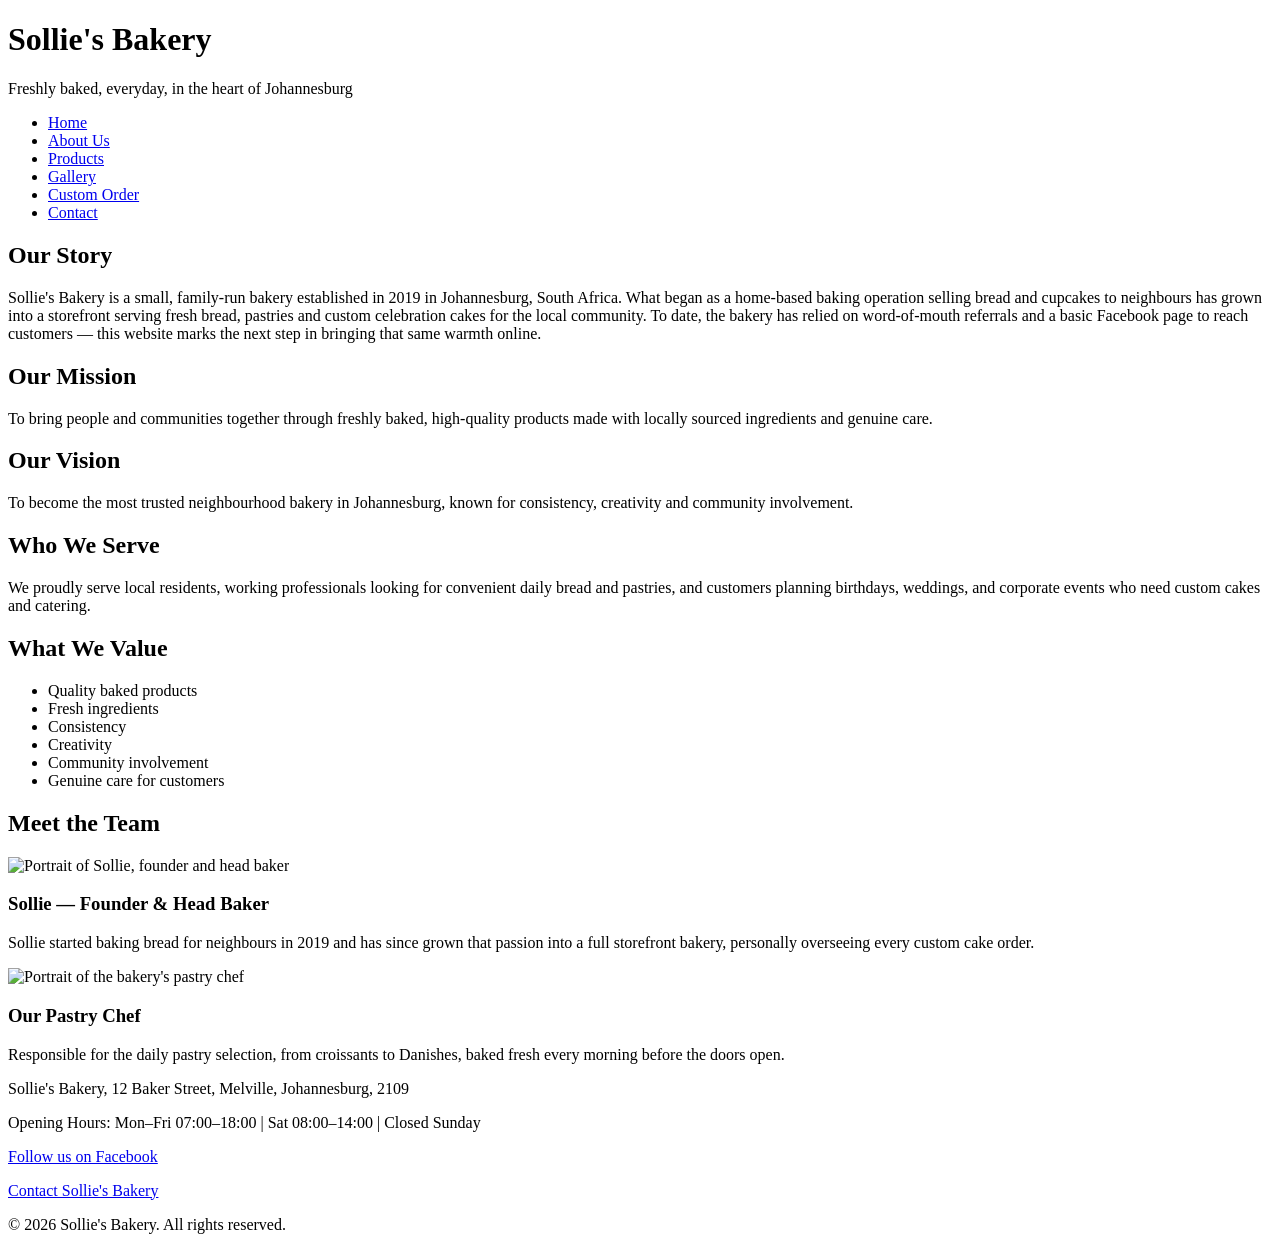
==== about.html @ f0550173 "gallery linking to stylesheet" ====
<!DOCTYPE html>
<html lang="en">
<head>
    <meta charset="UTF-8">
    <meta name="viewport" content="width=device-width, initial-scale=1.0">
    <title>About Us | Sollie's Bakery</title>
    
    <!-- Google Fonts Import -->
    <link rel="preconnect" href="https://fonts.googleapis.com">
    <link rel="preconnect" href="https://fonts.gstatic.com" crossorigin>
    <link href="https://fonts.googleapis.com/css2?family=Playfair+Display:wght@600;700&family=Poppins:wght@400;500;600&display=swap" rel="stylesheet">
    
    <!-- External Stylesheet -->
    <link rel="stylesheet" href="css/style.css">
</head>
<body>
    <!-- Site Header -->
    <header>
        <h1>Sollie's Bakery</h1>
        <p>Freshly baked, everyday, in the heart of Johannesburg</p>
        <nav>
            <ul>
                <li><a href="index.html">Home</a></li>
                <li><a href="about.html" class="active">About Us</a></li>
                <li><a href="products.html">Products</a></li>
                <li><a href="gallery.html">Gallery</a></li>
                <li><a href="enquiry.html">Custom Order</a></li>
                <li><a href="contact.html">Contact</a></li>
            </ul>
        </nav>
    </header>

    <main>
        <!-- Bakery History -->
        <section id="history">
            <h2>Our Story</h2>
            <p>Sollie's Bakery is a small, family-run bakery established in 2019 in Johannesburg, South Africa. What began as a home-based baking operation selling bread and cupcakes to neighbours has grown into a storefront serving fresh bread, pastries and custom celebration cakes for the local community. To date, the bakery has relied on word-of-mouth referrals and a basic Facebook page to reach customers &mdash; this website marks the next step in bringing that same warmth online.</p>
        </section>

        <!-- Mission and Vision Statements -->
        <section id="mission-vision">
            <article class="mission-card">
                <h2>Our Mission</h2>
                <p>To bring people and communities together through freshly baked, high-quality products made with locally sourced ingredients and genuine care.</p>
            </article>

            <article class="mission-card">
                <h2>Our Vision</h2>
                <p>To become the most trusted neighbourhood bakery in Johannesburg, known for consistency, creativity and community involvement.</p>
            </article>
        </section>

        <!-- Target Audience Section -->
        <section id="who-we-serve">
            <h2>Who We Serve</h2>
            <p>We proudly serve local residents, working professionals looking for convenient daily bread and pastries, and customers planning birthdays, weddings, and corporate events who need custom cakes and catering.</p>
        </section>

        <!-- Core Values Section -->
        <section id="what-we-value">
            <h2>What We Value</h2>
            <ul>
                <li>Quality baked products</li>
                <li>Fresh ingredients</li>
                <li>Consistency</li>
                <li>Creativity</li>
                <li>Community involvement</li>
                <li>Genuine care for customers</li>
            </ul>
        </section>

        <!-- Team Section -->
        <section id="team">
            <h2>Meet the Team</h2>
            <article class="team-member">
                <img src="images/team-sollie.jpg" alt="Portrait of Sollie, founder and head baker" width="300" height="300">
                <h3>Sollie &mdash; Founder &amp; Head Baker</h3>
                <p>Sollie started baking bread for neighbours in 2019 and has since grown that passion into a full storefront bakery, personally overseeing every custom cake order.</p>
            </article>

            <article class="team-member">
                <img src="images/team-pastry-chef.jpg" alt="Portrait of the bakery's pastry chef" width="300" height="300">
                <h3>Our Pastry Chef</h3>
                <p>Responsible for the daily pastry selection, from croissants to Danishes, baked fresh every morning before the doors open.</p>
            </article>
        </section>
    </main>

    <!-- Site Footer -->
    <footer>
        <p>Sollie's Bakery, 12 Baker Street, Melville, Johannesburg, 2109</p>
        <p>Opening Hours: Mon&ndash;Fri 07:00&ndash;18:00 | Sat 08:00&ndash;14:00 | Closed Sunday</p>
        <p><a href="https://www.facebook.com/" target="_blank" rel="noopener">Follow us on Facebook</a></p>
        <p><a href="contact.html">Contact Sollie's Bakery</a></p>
        <p>&copy; 2026 Sollie's Bakery. All rights reserved.</p>
    </footer>
</body>
</html>
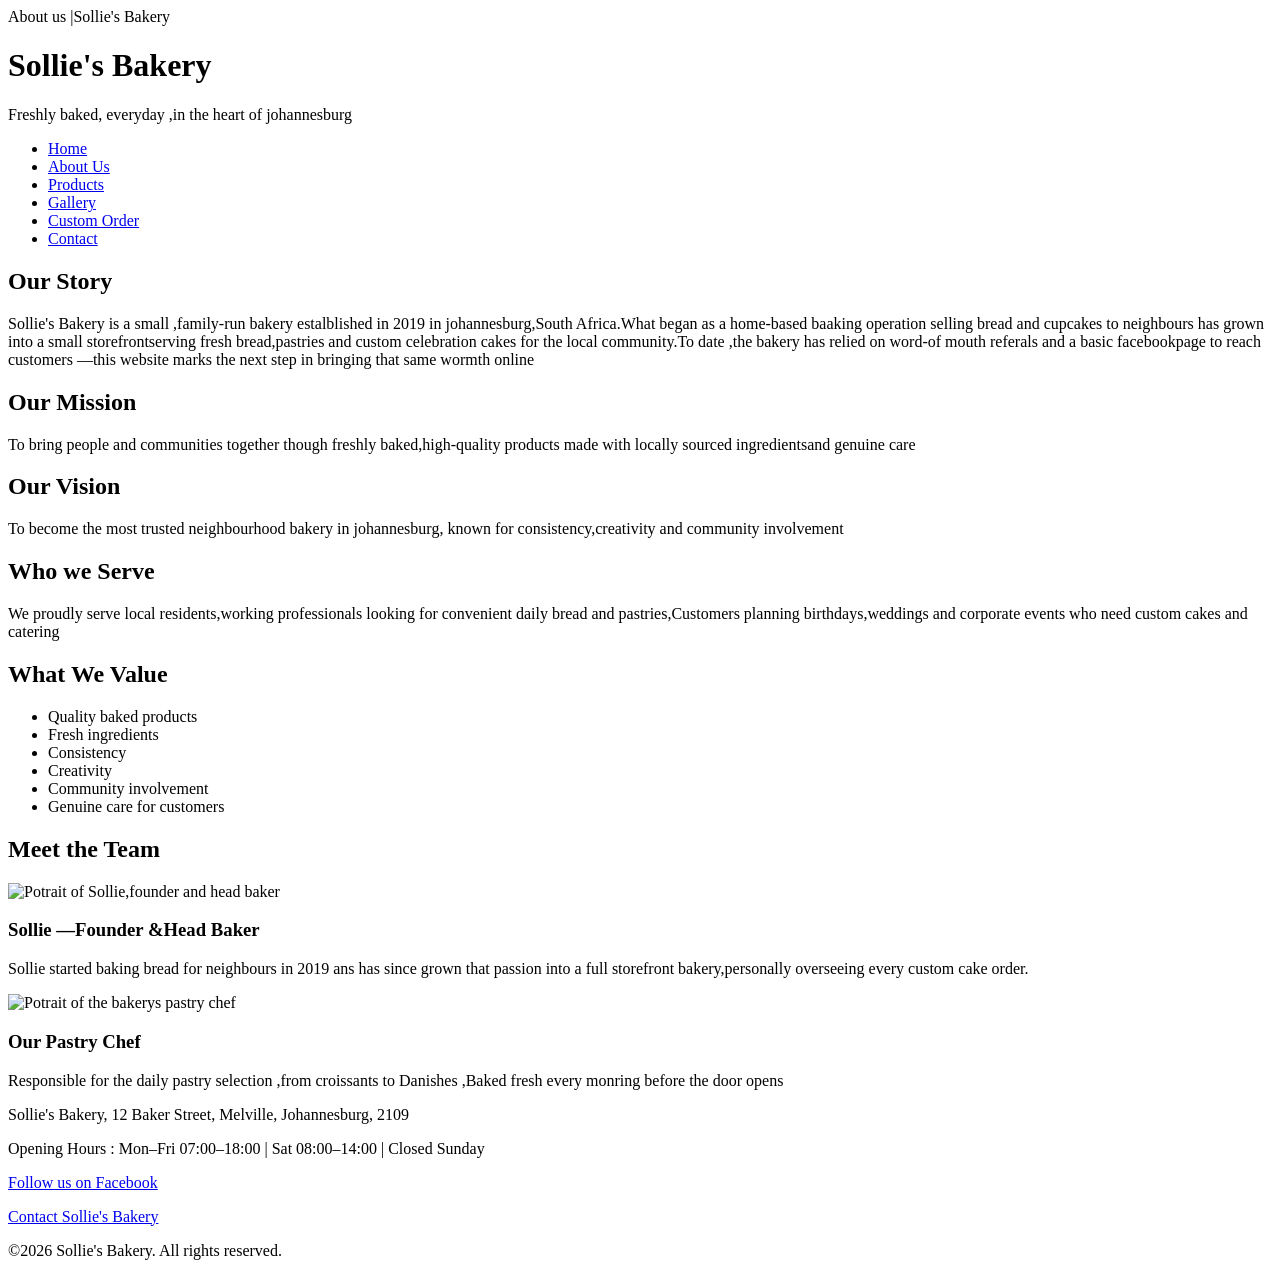
==== commit e4f7eba2: "about reverting to the old code" ====
--- a/about.html
+++ b/about.html
@@ -3,25 +3,17 @@
 <head>
     <meta charset="UTF-8">
     <meta name="viewport" content="width=device-width, initial-scale=1.0">
-    <title>About Us | Sollie's Bakery</title>
-    
-    <!-- Google Fonts Import -->
-    <link rel="preconnect" href="https://fonts.googleapis.com">
-    <link rel="preconnect" href="https://fonts.gstatic.com" crossorigin>
-    <link href="https://fonts.googleapis.com/css2?family=Playfair+Display:wght@600;700&family=Poppins:wght@400;500;600&display=swap" rel="stylesheet">
-    
-    <!-- External Stylesheet -->
+    <tittle>About us |Sollie's Bakery</tittle>
     <link rel="stylesheet" href="css/style.css">
 </head>
 <body>
-    <!-- Site Header -->
     <header>
         <h1>Sollie's Bakery</h1>
-        <p>Freshly baked, everyday, in the heart of Johannesburg</p>
+        <p>Freshly baked, everyday ,in the heart of johannesburg</p>
         <nav>
             <ul>
                 <li><a href="index.html">Home</a></li>
-                <li><a href="about.html" class="active">About Us</a></li>
+                <li><a href="about.html">About Us</a></li>
                 <li><a href="products.html">Products</a></li>
                 <li><a href="gallery.html">Gallery</a></li>
                 <li><a href="enquiry.html">Custom Order</a></li>
@@ -29,35 +21,26 @@
             </ul>
         </nav>
     </header>
-
+    <!-- Bakery history-->
     <main>
-        <!-- Bakery History -->
         <section id="history">
             <h2>Our Story</h2>
-            <p>Sollie's Bakery is a small, family-run bakery established in 2019 in Johannesburg, South Africa. What began as a home-based baking operation selling bread and cupcakes to neighbours has grown into a storefront serving fresh bread, pastries and custom celebration cakes for the local community. To date, the bakery has relied on word-of-mouth referrals and a basic Facebook page to reach customers &mdash; this website marks the next step in bringing that same warmth online.</p>
+            <p>Sollie's Bakery is a small ,family-run bakery estalblished in 2019 in johannesburg,South Africa.What began as a home-based baaking operation selling bread and cupcakes to neighbours has grown into a small storefrontserving fresh bread,pastries and custom celebration cakes for the local community.To date ,the bakery has relied on word-of mouth referals and a basic facebookpage to reach customers &mdash;this website marks the next step in bringing that same wormth online</p>
         </section>
-
-        <!-- Mission and Vision Statements -->
+        <!-- Mission and vision statements-->
         <section id="mission-vision">
-            <article class="mission-card">
-                <h2>Our Mission</h2>
-                <p>To bring people and communities together through freshly baked, high-quality products made with locally sourced ingredients and genuine care.</p>
-            </article>
-
-            <article class="mission-card">
-                <h2>Our Vision</h2>
-                <p>To become the most trusted neighbourhood bakery in Johannesburg, known for consistency, creativity and community involvement.</p>
-            </article>
+            <h2>Our Mission</h2>
+            <p>To bring people and communities together though freshly baked,high-quality products made with locally sourced ingredientsand genuine care</p>
+            <h2>Our Vision</h2>
+            <p>To become the most trusted neighbourhood bakery in johannesburg, known for consistency,creativity and community involvement</p>
         </section>
-
-        <!-- Target Audience Section -->
-        <section id="who-we-serve">
-            <h2>Who We Serve</h2>
-            <p>We proudly serve local residents, working professionals looking for convenient daily bread and pastries, and customers planning birthdays, weddings, and corporate events who need custom cakes and catering.</p>
+        <!-- Target audience, useful context for the visitor -->
+        <section id="Who-we-serve">
+            <h2>Who we Serve</h2>
+            <p>We proudly serve local residents,working professionals looking for convenient daily bread and pastries,Customers planning birthdays,weddings and corporate events who need custom cakes and catering</p>
         </section>
-
-        <!-- Core Values Section -->
-        <section id="what-we-value">
+        <!-- Core values,supporting the mission.vision above -->
+        <section id="What-we-value">
             <h2>What We Value</h2>
             <ul>
                 <li>Quality baked products</li>
@@ -68,31 +51,28 @@
                 <li>Genuine care for customers</li>
             </ul>
         </section>
-
-        <!-- Team Section -->
+        <!-- Team introduction-->
         <section id="team">
             <h2>Meet the Team</h2>
             <article class="team-member">
-                <img src="images/team-sollie.jpg" alt="Portrait of Sollie, founder and head baker" width="300" height="300">
-                <h3>Sollie &mdash; Founder &amp; Head Baker</h3>
-                <p>Sollie started baking bread for neighbours in 2019 and has since grown that passion into a full storefront bakery, personally overseeing every custom cake order.</p>
+                <img src="images/team-sollie.jpg" alt="Potrait of Sollie,founder and head baker"width="300" height="300">
+                <h3>Sollie &mdash;Founder &amp;Head Baker</h3>
+                <p>Sollie started baking bread for neighbours in 2019 ans has since grown that passion into a full storefront bakery,personally overseeing every custom cake order.</p>
             </article>
-
             <article class="team-member">
-                <img src="images/team-pastry-chef.jpg" alt="Portrait of the bakery's pastry chef" width="300" height="300">
+                <img src="images/team-pastry-chef.jpg" alt="Potrait of the bakerys pastry chef"width="300" height="300">
                 <h3>Our Pastry Chef</h3>
-                <p>Responsible for the daily pastry selection, from croissants to Danishes, baked fresh every morning before the doors open.</p>
+                <p>Responsible for the daily pastry selection ,from croissants to Danishes ,Baked fresh every monring before the door opens</p>
             </article>
         </section>
     </main>
-
-    <!-- Site Footer -->
+    <!--Site footer:contact snippet,hours and social links, repeated on every page -->
     <footer>
         <p>Sollie's Bakery, 12 Baker Street, Melville, Johannesburg, 2109</p>
-        <p>Opening Hours: Mon&ndash;Fri 07:00&ndash;18:00 | Sat 08:00&ndash;14:00 | Closed Sunday</p>
-        <p><a href="https://www.facebook.com/" target="_blank" rel="noopener">Follow us on Facebook</a></p>
+        <P>Opening Hours : Mon&ndash;Fri 07:00&ndash;18:00 | Sat 08:00&ndash;14:00 | Closed Sunday</P>
+        <p><a href="https://www.facebook.com/">Follow us on Facebook</a></p>
         <p><a href="contact.html">Contact Sollie's Bakery</a></p>
-        <p>&copy; 2026 Sollie's Bakery. All rights reserved.</p>
+        <p>&copy;2026 Sollie's Bakery. All rights reserved.</p>
     </footer>
 </body>
 </html>
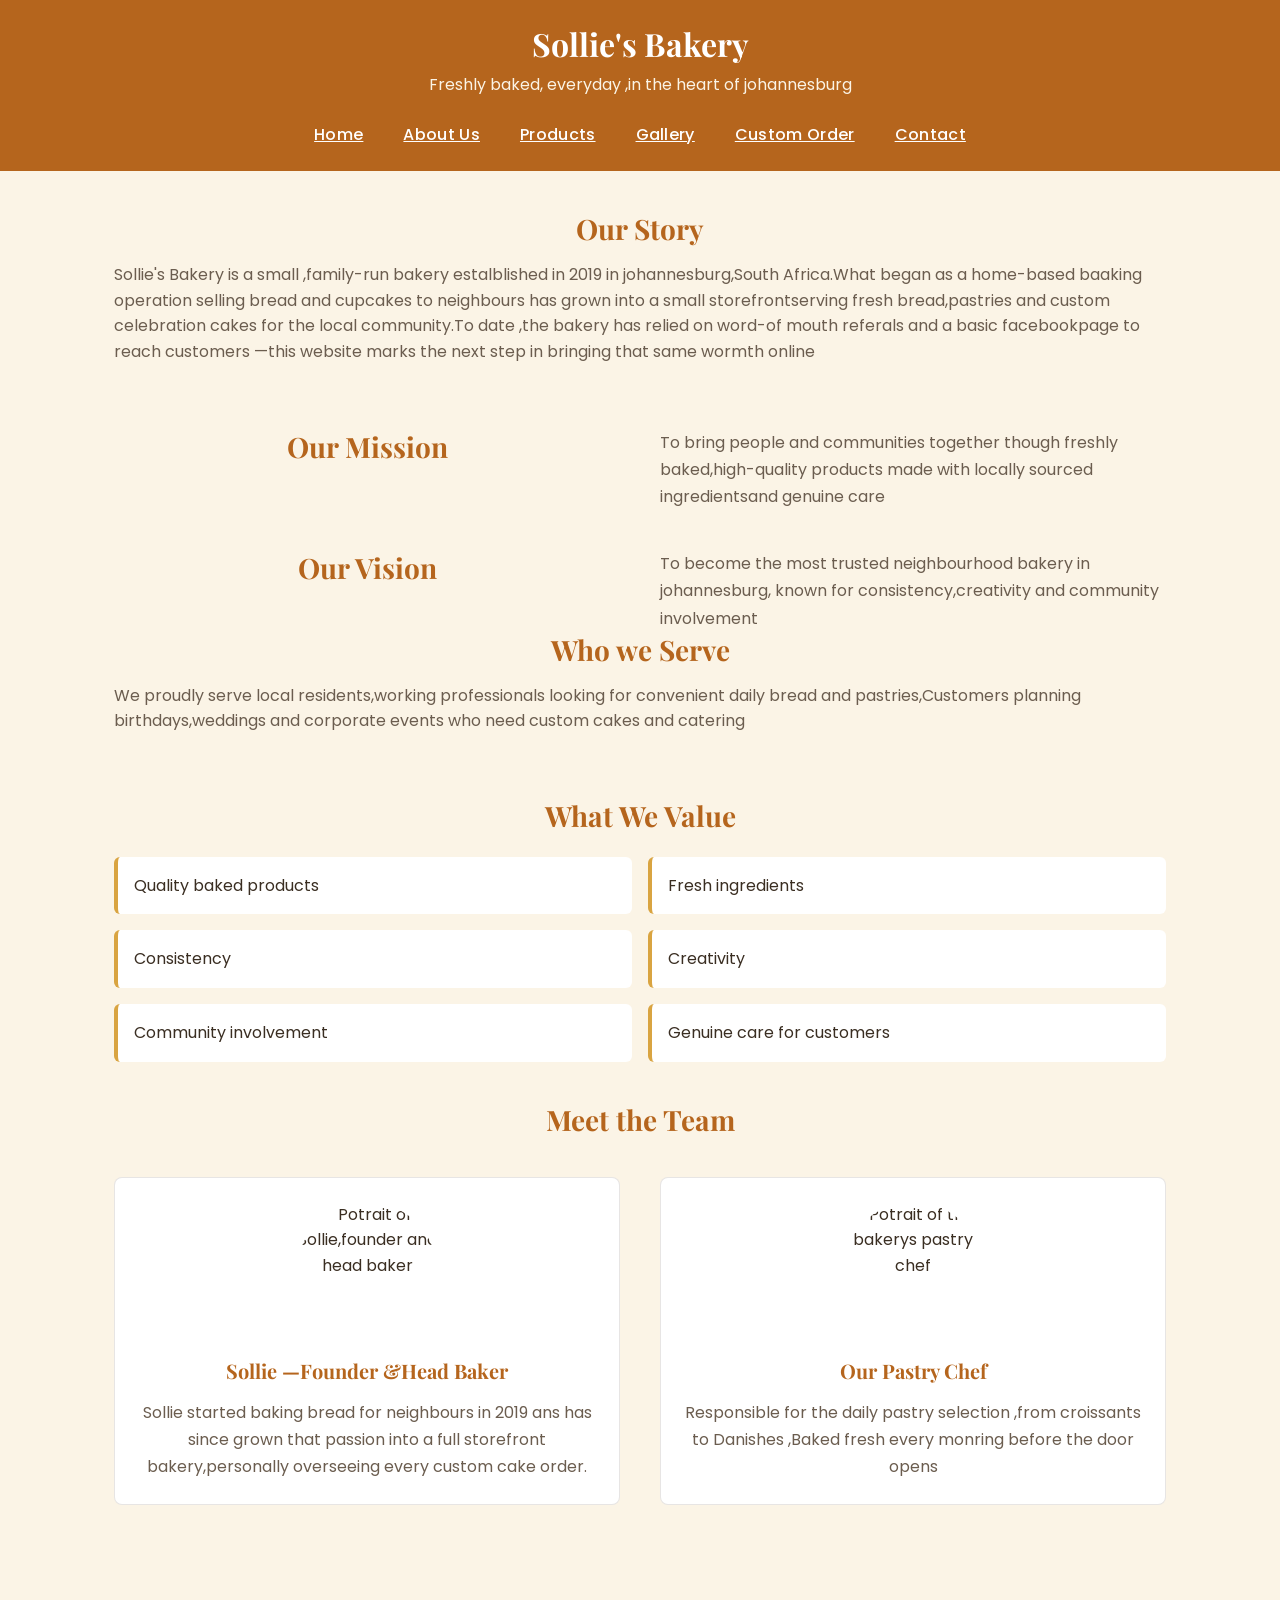
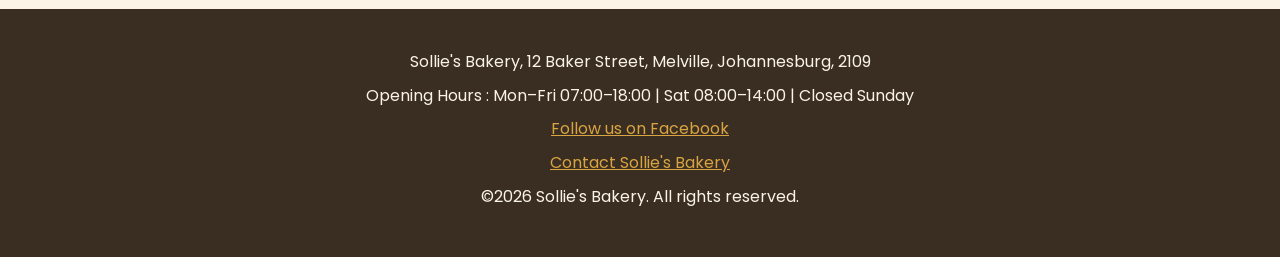
==== commit bf051532: "html changes on index,gallery,products,enqury,contact and about" ====
--- a/about.html
+++ b/about.html
@@ -3,7 +3,13 @@
 <head>
     <meta charset="UTF-8">
     <meta name="viewport" content="width=device-width, initial-scale=1.0">
-    <tittle>About us |Sollie's Bakery</tittle>
+    <title>About us |Sollie's Bakery</title>
+       <!-- Google Fonts Import for Playfair Display & Poppins -->
+    <link rel="preconnect" href="https://fonts.googleapis.com">
+    <link rel="preconnect" href="https://fonts.gstatic.com" crossorigin>
+    <link href="https://fonts.googleapis.com/css2?family=Playfair+Display:wght@500;600;700&family=Poppins:wght@300;400;500;600&display=swap" rel="stylesheet">
+    
+    <!-- Part 2 External Stylesheet Link -->
     <link rel="stylesheet" href="css/style.css">
 </head>
 <body>
@@ -40,7 +46,7 @@
             <p>We proudly serve local residents,working professionals looking for convenient daily bread and pastries,Customers planning birthdays,weddings and corporate events who need custom cakes and catering</p>
         </section>
         <!-- Core values,supporting the mission.vision above -->
-        <section id="What-we-value">
+        <section id="what-we-value">
             <h2>What We Value</h2>
             <ul>
                 <li>Quality baked products</li>
--- a/css/style.css
+++ b/css/style.css
@@ -0,0 +1,817 @@
+/* =========================================================
+   SOLLIE'S BAKERY — style.css
+     Step 1: Global Foundation:(base styles only — header/nav, homepage, products, forms, footer and responsive rules are added in later steps)
+   ========================================================= */
+/* -----------------------------------------------------------
+   1. Google Fonts
+   Playfair Display (headings) + Poppins (body)
+   ----------------------------------------------------------- */
+  @import url('https://fonts.googleapis.com/css2?family=Playfair+Display:wght@600;700&family=Poppins:wght@400;500;600&display=swap');
+
+/* -----------------------------------------------------------
+   2. CSS Variables Centralising the colour palette and font stacks here means every later rule can reference var(--terracotta) etc. instead of repeating hex codes — this is the "cascading,minimum number of selectors" principle from the brief
+   ----------------------------------------------------------- */
+:root {
+    /* Colours, ffrom the proposal's Design and UX section */
+    --terracotta: #B5651D;
+    --cream: #FBF4E6;
+    --mustard: #D9A441;
+    --text-dark: #3A2E22;
+    --text-muted: #6B5D4F;
+    --white: #FFFFFF;
+    /* Typography */
+    --font-heading: 'Playfair Display', Georgia, serif;
+    --font-body: 'Poppins', 'Segoe UI', sans-serif;
+
+    /* Spacing scale (rem-based, so it respects the user's browser font-size setting — see the Part 2 brief on relative units for responsiveness)*/
+    --space-xs: 0.5rem;
+    --space-sm: 1rem;
+    --space-md: 1.5rem;
+    --space-lg: 2.5rem;
+    --space-xl: 4rem;
+
+    /* Layout constraints */
+    --max-width: 1100px;
+    --radius: 8px;
+}
+/* -----------------------------------------------------------
+   3. CSS Reset Browsers apply their own default margin/padding to elements like <h1>, <p>, and <ul> — this removes those inconsistencies so our spacing is fully intentional, not accidental.
+   ----------------------------------------------------------- */
+*,
+*::before,
+*::after {
+    box-sizing: border-box;
+    margin: 0;
+    padding: 0;
+}
+img {
+    max-width: 100%;
+    height: auto;
+    display: block;
+}
+ul {
+    list-style: none;
+}
+/* -----------------------------------------------------------
+   4. Base Body Styles
+   ----------------------------------------------------------- */
+body {
+    font-family: var(--font-body);
+    font-size: 1rem;
+    line-height: 1.6;
+    color: var(--text-dark);
+    background-color: var(--cream);
+}
+/* -----------------------------------------------------------
+   5. Headings  Playfair Display gives the bakery an elegant, editorial feel for h1–h3; line-height is tighter on headings than body text, which is standard typographic practice for larger text sizes.
+   ----------------------------------------------------------- */
+h1, h2, h3, h4 {
+    font-family: var(--font-heading);
+    font-weight: 700;
+    color: var(--terracotta);
+    line-height: 1.25;
+    margin-bottom: var(--space-sm);
+}
+h1 { font-size: 2.25rem; 
+}
+h2 { font-size: 1.75rem; text-align: center;
+}
+h3 { font-size: 1.25rem; 
+}
+h4 { font-size: 1.1rem;
+}
+/* -----------------------------------------------------------
+   6. Paragraphs and Links
+   ----------------------------------------------------------- */
+p {
+    margin-bottom: var(--space-sm);
+    color: var(--text-muted);
+}
+a {
+    color: var(--terracotta);
+    transition: color 0.2s ease-in-out, background-color 0.2s ease-in-out;
+}
+a:hover,
+a:focus {
+    color: var(--mustard);
+}
+/* -----------------------------------------------------------
+   7. General Section Spacing A consistent rhythm between sections on every page, before any page-specific layout (Grid/Flexbox) is added in later steps.
+   ----------------------------------------------------------- */
+main {
+    max-width: var(--max-width);
+    margin: 0 auto;
+    padding: var(--space-lg) var(--space-md);
+}
+
+section {
+    margin-bottom: var(--space-xl);
+}
+/* =========================================================
+   Step 2: Header & Navigation
+   ========================================================= */
+header {
+    background-color: var(--terracotta);
+    color: var(--white);
+    padding: var(--space-md) var(--space-md) 0;
+    text-align: center;
+}
+/* Heading and tagline sit on the terracotta header background,so they override the default heading/paragraph colours. */
+header h1 {
+    color: var(--white);
+    font-size: 2rem;
+    margin-bottom: var(--space-xs);
+}
+header p {
+    color: var(--cream);
+    margin-bottom: var(--space-md);
+}
+/* Flexbox nav bar: links laid out in a row, evenly spaced,wrapping onto a new line automatically if the screen is too narrow to fit them all (a first, simple step toward  responsiveness — full breakpoints come in Step 9). */
+nav ul {
+    display: flex;
+    flex-wrap: wrap;
+    justify-content: center;
+    gap: var(--space-sm) var(--space-lg);
+    padding-bottom: var(--space-md);
+}
+nav a {
+    color: var(--white);
+    font-family: var(--font-body);
+    font-weight: 500;
+    letter-spacing: 0.02em;
+    padding: var(--space-xs) 0;
+    border-bottom: 2px solid transparent;
+}
+/* Pseudo-classes: a visible, animated underline on hover/focus/active gives clear feedback that the nav links are interactive. */
+nav a:hover,
+nav a:focus {
+    color: var(--mustard);
+    border-bottom-color: var(--mustard);
+}
+nav a:active {
+    color: var(--cream);
+}
+/* =========================================================
+   Step 3: Homepage
+   ========================================================= */
+#hero {
+    text-align: center;
+    background-color: var(--white);
+    border-radius: var(--radius, 8px);
+    padding: var(--space-lg) var(--space-md);
+    box-shadow: 0 2px 10px rgba(58, 46, 34, 0.08);
+}
+#hero h2 {
+    font-size: 2rem;
+}
+
+#hero p {
+    max-width: 40ch;
+    margin-left: auto;
+    margin-right: auto;
+}
+/* The "Order Now" / call-to-action link, styled as a real button.Re-used on the products and enquiry pages via the same selector. */
+#hero a,
+.cta-button {
+    display: inline-block;
+    background-color: var(--terracotta);
+    color: var(--white);
+    font-weight: 600;
+    padding: 0.75rem 1.75rem;
+    border-radius: 999px;
+    margin-top: var(--space-xs);
+}
+#hero a:hover,
+#hero a:focus,
+.cta-button:hover,
+.cta-button:focus {
+    background-color: var(--mustard);
+    color: var(--text-dark);
+}
+#intro {
+    text-align: center;
+    max-width: 65ch;
+    margin-left: auto;
+    margin-right: auto;
+}
+/* Product Cards Grid Layout CSS Grid lays out as many columns as fit,collapsing naturally on narrower screens even before the Step 9 media queries kick in */
+#featured-products ul,
+#featured-products,
+#testimonials {
+ display: grid;
+}
+
+#featured-products,
+#testimonials {
+ grid-template-columns: repeat(auto-fit, minmax(220px, 1fr));
+ gap: var(--space-md);
+}
+.product,
+.team-member,
+.testimonial {
+    background-color: var(--white);
+    border: 1px solid rgba(58, 46, 34, 0.12);
+    border-radius: var(--radius);
+    padding: var(--space-md);
+    text-align: center;
+    transition: transform 0.2s ease-in-out, box-shadow 0.2s ease-in-out;
+}
+.product:hover,
+.team-member:hover {
+    transform: translateY(-4px);
+    box-shadow: 0 8px 20px rgba(58, 46, 34, 0.12);
+}
+.product img,
+.team-member img {
+    border-radius: var(--radius, 8px);
+    margin: 0 auto var(--space-xs);
+}
+.product h3,
+.product h4 {
+    margin-bottom: var(--space-xs);
+}
+/* Testimonials Grid */
+.testimonials-section {
+    margin-bottom: var(--space-xl);
+}
+
+.testimonials-section h2 {
+    text-align: center;
+    margin-bottom: var(--space-md);
+}
+
+.testimonial-grid {
+    display: grid;
+    grid-template-columns: repeat(auto-fit, minmax(280px, 1fr));
+    gap: var(--space-md);
+}
+
+.testimonial-card {
+    background-color: var(--cream);
+    border: 1px solid rgba(58, 46, 34, 0.12);
+    border-radius: var(--radius);
+    padding: var(--space-md);
+    display: flex;
+    flex-direction: column;
+    justify-content: space-between;
+}
+
+.testimonial-card blockquote {
+    margin: 0 0 var(--space-sm) 0;
+    font-style: italic;
+    color: var(--text-dark);
+}
+
+.testimonial-card .author {
+    font-weight: 600;
+    font-size: 0.9rem;
+    color: var(--terracotta);
+    margin: 0;
+}
+
+/* Button UI Components */
+.btn-primary {
+    display: inline-block;
+    background-color: var(--terracotta);
+    color: var(--white);
+    font-weight: 600;
+    padding: 0.65rem 1.75rem;
+    border-radius: 999px;
+    text-decoration: none;
+    transition: background-color 0.2s ease-in-out;
+}
+
+.btn-primary:hover,
+.btn-primary:focus {
+    background-color: var(--mustard);
+    color: var(--text-dark);
+}
+
+.btn-secondary {
+    display: inline-block;
+    color: var(--terracotta);
+    font-weight: 600;
+    text-decoration: none;
+    transition: color 0.2s ease-in-out;
+}
+
+.btn-secondary:hover,
+.btn-secondary:focus {
+    color: var(--mustard);
+}
+
+/* Multi-Column Footer Layout */
+.footer-container {
+    display: grid;
+    grid-template-columns: repeat(auto-fit, minmax(200px, 1fr));
+    gap: var(--space-md);
+    max-width: 1200px;
+    margin: 0 auto;
+    padding-bottom: var(--space-md);
+    border-bottom: 1px solid rgba(255, 255, 255, 0.15);
+}
+
+.footer-column h4 {
+    color: var(--mustard);
+    margin-bottom: var(--space-xs);
+}
+
+.footer-column ul {
+    list-style: none;
+    padding: 0;
+    margin: 0;
+}
+
+.footer-column ul li {
+    margin-bottom: 0.4rem;
+}
+
+.footer-column a {
+    color: var(--cream);
+    text-decoration: none;
+}
+
+.footer-column a:hover {
+    color: var(--mustard);
+}
+
+.footer-bottom {
+    text-align: center;
+    padding-top: var(--space-sm);
+    font-size: 0.875rem;
+}
+/* =========================================================
+   Step 4: About Page
+   ========================================================= */
+/* Main About Page sections */
+
+#mission-vision,
+#what-we-value,
+#team {
+    max-width: 1200px;
+    margin: 0 auto;
+}
+
+/* Section headings */
+
+#mission-vision h2,
+#what-we-value h2,
+#team h2 {
+    color: var(--terracotta);
+    text-align: center;
+    margin-bottom: var(--space-md);
+}
+
+/* Mission and Vision */
+
+#mission-vision {
+    display: grid;
+    grid-template-columns: repeat(2, minmax(0, 1fr));
+    gap: var(--space-lg);
+    align-items: start;
+}
+
+#mission-vision > div,
+#mission-vision > article {
+    min-width: 0;
+}
+
+/* Mission and Vision headings */
+
+#mission-vision h3 {
+    color: var(--terracotta);
+    text-align: center;
+    margin-bottom: var(--space-sm);
+}
+
+/* Mission and Vision paragraphs */
+
+#mission-vision p {
+    line-height: 1.7;
+    margin: 0;
+}
+
+/* What We Value */
+
+#what-we-value {
+    margin-top: var(--space-lg);
+}
+
+#what-we-value ul {
+    display: grid;
+    grid-template-columns: repeat(2, minmax(0, 1fr));
+    gap: var(--space-sm);
+    padding: 0;
+    margin: 0;
+    list-style: none;
+}
+
+#what-we-value li {
+    background-color: var(--white);
+    border-left: 4px solid var(--mustard);
+    padding: var(--space-sm);
+    border-radius: 6px;
+}
+
+/* Meet the Team */
+
+#team {
+    display: grid;
+    grid-template-columns: repeat(2, minmax(0, 1fr));
+    gap: var(--space-lg);
+    align-items: start;
+    margin-top: var(--space-lg);
+}
+
+/* Make the Meet the Team heading span the full row */
+
+#team > h2 {
+    grid-column: 1 / -1;
+    margin-bottom: 0;
+}
+
+/* Team member images */
+.team-member img {
+    display: block;
+    margin: 0 auto var(--space-sm);
+    border-radius: 50%;
+    width: 140px;
+    height: 140px;
+    object-fit: cover;
+}
+/* Team member headings */
+.team-member h3 {
+    color: var(--terracotta);
+    margin-bottom: var(--space-sm);
+}
+/* Team member descriptions */
+.team-member p {
+    line-height: 1.7;
+    margin: 0;
+}
+
+/* =========================================================
+   Step 5: Products Page
+   ========================================================= */
+#bread h3,
+#pastries h3,
+#cakes h3 {
+    display: inline-block;
+    border-bottom: 3px solid var(--mustard);
+    padding-bottom: 0.25rem;
+    margin-bottom: var(--space-sm);
+}
+ 
+#bread ul,
+#pastries ul,
+#cakes ul {
+    display: grid;
+    grid-template-columns: repeat(auto-fit, minmax(220px, 1fr));
+    gap: var(--space-md);
+}
+ 
+.product p:last-of-type {
+    font-weight: 600;
+    color: var(--terracotta);
+}
+/* =========================================================
+   Step 6: Custom Order Enquiry Form
+   ========================================================= */
+#enquiry-intro {
+    max-width: 65ch;
+    margin: 0 auto var(--space-lg);
+}
+#enquiry-form form {
+    max-width: 800px;
+    margin: 0 auto;
+}
+fieldset {
+    border: 0.5px solid rgba(58, 46, 34, 0.15);
+    border-radius: var(--radius, 8px);
+    padding: var(--space-md);
+    margin-bottom: var(--space-md);
+    display: grid;
+    grid-template-columns: repeat(auto-fit, minmax(220px, 1fr));
+    gap: var(--space-sm) var(--space-md);
+}
+legend {
+    font-family: var(--font-heading);
+    font-weight: 700;
+    color: var(--terracotta);
+    padding: 0 var(--space-xs);
+    grid-column: 1 / -1;
+}
+label {
+    display: block;
+    font-weight: 500;
+    color: var(--text-dark);
+    margin-bottom: 0.25rem;
+}
+input,
+select,
+textarea {
+    width: 100%;
+    font-family: var(--font-body);
+    font-size: 1rem;
+    padding: 0.6rem 0.75rem;
+    border: 1px solid rgba(58, 46, 34, 0.25);
+    border-radius: var(--radius);
+    background-color: var(--white);
+    color: var(--text-dark);
+}
+/* Focus state: a visible terracotta ring, meeting the brief's requirement to style interactive elements with pseudo-classes. */
+input:focus,
+select:focus,
+textarea:focus {
+    outline: none;
+    border-color: var(--terracotta);
+    box-shadow: 0 0 0 3px rgba(181, 101, 29, 0.2);
+    background-color: var(--white);
+}
+textarea {
+    resize: vertical;
+}
+/* Full-width form rows (textarea, submit button) span every column of the fieldset/form grid instead of sharing a row. */
+.field-full {
+    grid-column: 1 / -1;
+}
+button[type="submit"] {
+    display: inline-block;
+    width: auto;
+    background-color: var(--terracotta);
+    color: var(--white);
+    font-weight: 600;
+    padding: 0.75rem 2rem;
+    border: none;
+    border-radius: 999px;
+    cursor: pointer;
+    transition: background-color 0.2s ease-in-out;
+}
+button[type="submit"]:hover,
+button[type="submit"]:focus {
+    background-color: var(--mustard);
+    color: var(--text-dark);
+}
+button[type="submit"]:active {
+    background-color: #a8842f;
+}
+/* =========================================================
+   Step 7: Contact Page
+   ========================================================= */
+.contact-layout {
+    display: grid;
+    grid-template-columns: repeat(auto-fit, minmax(320px, 1fr));
+    gap: var(--space-xl);
+    align-items: start;
+}
+
+#contact-details,
+#locations,
+#contact-form {
+    background-color: var(--white);
+    border: 1px solid rgba(58, 46, 34, 0.12);
+    border-radius: var(--radius);
+    padding: var(--space-lg);
+}
+
+/* Contact Info & Hours Table */
+.contact-info-block {
+    margin-bottom: var(--space-md);
+}
+
+.hours-table {
+    width: 100%;
+    border-collapse: collapse;
+    margin-top: var(--space-xs);
+}
+
+.hours-table caption {
+    text-align: left;
+    font-size: 0.875rem;
+    color: var(--text-muted);
+    margin-bottom: var(--space-xs);
+}
+
+.hours-table th,
+.hours-table td {
+    padding: 0.6rem 0.75rem;
+    text-align: left;
+    border-bottom: 1px solid rgba(58, 46, 34, 0.1);
+}
+
+.hours-table th {
+    background-color: var(--cream);
+    color: var(--terracotta);
+    font-weight: 600;
+}
+
+/* Location Cards & Map Placeholder */
+.locations-grid {
+    display: flex;
+    flex-direction: column;
+    gap: var(--space-sm);
+    margin-bottom: var(--space-md);
+}
+
+.location-card {
+    padding: var(--space-xs) 0;
+}
+
+.location-card address {
+    font-style: normal;
+    color: var(--text-dark);
+}
+
+.market-hours {
+    font-size: 0.9rem;
+    color: var(--text-muted);
+}
+
+#map-placeholder {
+    margin: 0;
+    text-align: center;
+}
+
+#map-placeholder img {
+    width: 100%;
+    height: 220px;
+    object-fit: cover;
+    border-radius: var(--radius);
+    border: 1px solid rgba(58, 46, 34, 0.15);
+}
+
+#map-placeholder figcaption {
+    font-size: 0.8rem;
+    color: var(--text-muted);
+    margin-top: 0.4rem;
+}
+/* =========================================================
+   Step 8: Footer
+   ========================================================= */
+footer {
+    background-color: var(--text-dark);
+    color: var(--cream);
+    text-align: center;
+    padding: var(--space-lg) var(--space-md);
+    margin-top: var(--space-xl);
+}
+ 
+footer p {
+    color: var(--cream);
+    margin-bottom: var(--space-xs);
+}
+ 
+footer a {
+    color: var(--mustard);
+}
+ 
+footer a:hover,
+footer a:focus {
+    color: var(--white);
+}
+
+/* =========================================================
+   STEP 9: GALLERY LAYOUT
+   ========================================================= */
+
+#gallery {
+    display: grid;
+    grid-template-columns: repeat(auto-fit, minmax(220px, 1fr));
+    gap: var(--space-md);
+}
+
+/* Gallery heading and description */
+
+#gallery h2,
+#gallery > p {
+    grid-column: 1 / -1;
+    text-align: center;
+}
+
+#gallery h2 {
+    margin-bottom: var(--space-sm);
+}
+
+#gallery > p {
+    margin-bottom: var(--space-md);
+}
+
+/* Gallery cards */
+
+#gallery figure {
+    margin: 0;
+    background-color: var(--white);
+    border: 1px solid rgba(58, 46, 34, 0.12);
+    border-radius: var(--radius);
+    overflow: hidden;
+    box-shadow: 0 4px 10px rgba(58, 46, 34, 0.1);
+    transition: transform 0.2s ease-in-out,
+                box-shadow 0.2s ease-in-out;
+}
+
+/* Gallery images */
+
+#gallery figure img {
+    width: 100%;
+    height: 220px;
+    object-fit: cover;
+    display: block;
+}
+
+/* Gallery captions */
+
+#gallery figcaption {
+    padding: var(--space-sm);
+    text-align: center;
+    font-weight: 500;
+    color: var(--terracotta);
+}
+
+/* Hover effect */
+
+#gallery figure:hover {
+    transform: translateY(-4px);
+    box-shadow: 0 8px 20px rgba(58, 46, 34, 0.12);
+}
+/* =========================================================
+   Step 10: Responsive Design
+   Two breakpoints: tablet (<=900px) and mobile (<=600px).Mobile-first in spirit (per the proposal) but written as max-width overrides on top of the desktop base above, which keeps every earlier step's CSS as the single source of truth.
+   ========================================================= */
+/* -----------------------------------------------------------
+   Tablet: tighten spacing and let grids drop to 2 columns before the fuller mobile collapse below.
+   ----------------------------------------------------------- */
+@media (max-width: 900px) {
+    main {
+        padding: var(--space-md) var(--space-sm);
+    }
+
+    h1 { font-size: 1.9rem; }
+    h2 { font-size: 1.5rem; }
+
+    #featured-products,
+   .testimonial-grid,
+    #team,
+    #bread ul,
+    #pastries ul,
+    #cakes ul,
+    #locations,
+    #mission-vision {
+        grid-template-columns: repeat(auto-fit, minmax(180px, 1fr));
+    }
+}
+/* -----------------------------------------------------------
+   Mobile: single-column layout, stacked navigation, and smaller type sizes for comfortable reading on a small screen.
+   ----------------------------------------------------------- */
+@media (max-width: 600px) {
+    html {
+        font-size: 15px;
+    }
+ 
+    header {
+        padding: var(--space-sm) var(--space-sm) 0;
+    }
+ 
+    header h1 {
+        font-size: 1.5rem;
+    }
+    /* Nav collapses from a horizontal row to a stacked list-still plain HTML links, no JavaScript hamburger menu,just a layout change at this breakpoint. */
+     nav ul {
+        flex-direction: column;
+        align-items: center;
+        gap: var(--space-xs);
+    }
+ 
+    h1 { font-size: 1.6rem; }
+    h2 { font-size: 1.3rem; }
+    h3 { font-size: 1.1rem; }
+ 
+    #hero,
+    .location,
+    fieldset {
+        padding: var(--space-sm);
+    }
+    /* Every card grid becomes a single column on mobile. */
+    #featured-products,
+    .testimonial-grid,
+    #mission-vision,
+    #what-we-value ul,
+    #team,
+    #bread ul,
+    #pastries ul,
+    #cakes ul,
+    #locations,
+    fieldset,
+    #contact-form form {
+        grid-template-columns: 1fr;
+    }
+    /* Images already scale fluidly (img { max-width: 100% } from the Step 1 reset); on mobile the team/product photos also drop to a slightly smaller fixed size so two adjacent  cards don't feel oversized on a narrow screen. */
+    .team-member img {
+        width: 110px;
+        height: 110px;
+    }
+ 
+    button[type="submit"] {
+        width: 100%;
+    }
+}
+
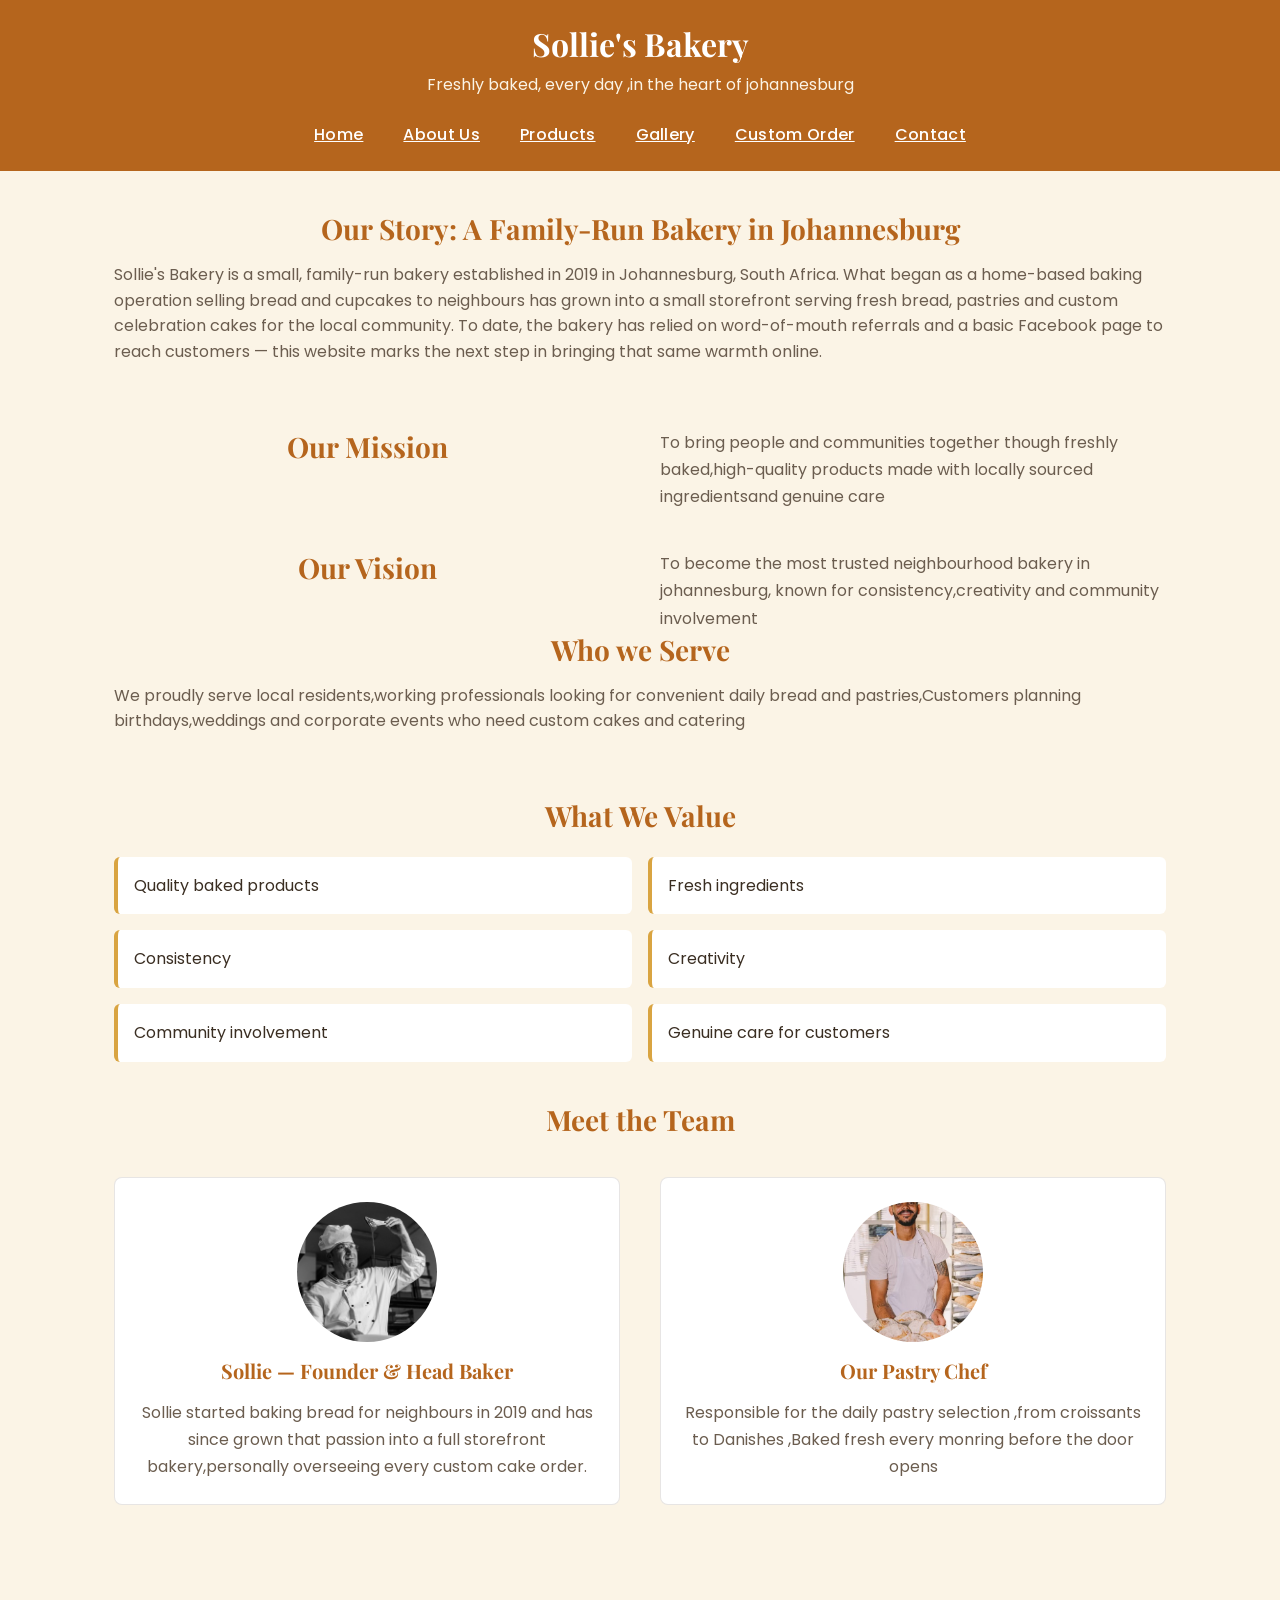
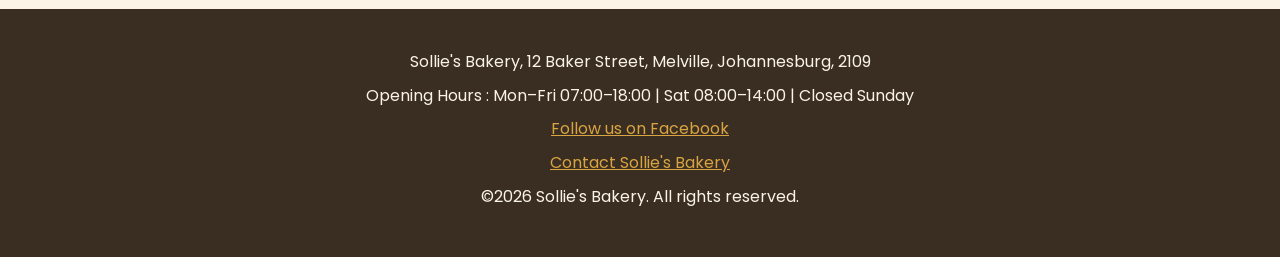
==== commit cbb0d6d7: "SEO: add tittle,meta tags, Open Graph and Twitter Cards to About page; fix alt text and copy typos" ====
--- a/about.html
+++ b/about.html
@@ -3,8 +3,31 @@
 <head>
     <meta charset="UTF-8">
     <meta name="viewport" content="width=device-width, initial-scale=1.0">
-    <title>About us |Sollie's Bakery</title>
-       <!-- Google Fonts Import for Playfair Display & Poppins -->
+    <!-- ===== SEO: title and description (Part 3) ===== -->
+    <title>About Us | Family-Run Bakery, Johannesburg | Sollie's Bakery</title>
+    <meta name="description" content="Meet Sollie's Bakery, a family-run bakery in Johannesburg since 2019. Discover our story, mission, values and the bakers behind your fresh bread and cakes.">
+    <meta name="keywords" content="family-run bakery Johannesburg, local bakery, Melville bakery, about Sollie's Bakery, community bakery, sourdough, custom cakes">
+    <meta name="author" content="Sollie's Bakery">
+    <link rel="canonical" href="https://nhlayiseko.github.io/solliesbakery/about.html">
+
+    <!-- ===== Open Graph (social sharing) ===== -->
+    <meta property="og:type" content="website">
+    <meta property="og:site_name" content="Sollie's Bakery">
+    <meta property="og:title" content="About Us | Family-Run Bakery, Johannesburg | Sollie's Bakery">
+    <meta property="og:description" content="Our story, mission and values: a family-run bakery serving Johannesburg since 2019.">
+    <meta property="og:url" content="https://nhlayiseko.github.io/solliesbakery/about.html">
+    <meta property="og:image" content="https://nhlayiseko.github.io/solliesbakery/images/team-sollie.jpg">
+    <meta property="og:image:alt" content="Portrait of Sollie, founder and head baker of Sollie's Bakery">
+    <meta property="og:locale" content="en_ZA">
+
+    <!-- ===== Twitter Card ===== -->
+    <meta name="twitter:card" content="summary_large_image">
+    <meta name="twitter:title" content="About Us | Family-Run Bakery, Johannesburg | Sollie's Bakery">
+    <meta name="twitter:description" content="Our story, mission and values: a family-run bakery serving Johannesburg since 2019.">
+    <meta name="twitter:image" content="https://nhlayiseko.github.io/solliesbakery/images/team-sollie.jpg">
+    <meta name="twitter:image:alt" content="Portrait of Sollie, founder and head baker of Sollie's Bakery">
+
+    <!-- Google Fonts Import for Playfair Display & Poppins -->
     <link rel="preconnect" href="https://fonts.googleapis.com">
     <link rel="preconnect" href="https://fonts.gstatic.com" crossorigin>
     <link href="https://fonts.googleapis.com/css2?family=Playfair+Display:wght@500;600;700&family=Poppins:wght@300;400;500;600&display=swap" rel="stylesheet">
@@ -15,7 +38,7 @@
 <body>
     <header>
         <h1>Sollie's Bakery</h1>
-        <p>Freshly baked, everyday ,in the heart of johannesburg</p>
+        <p>Freshly baked, every day ,in the heart of johannesburg</p>
         <nav>
             <ul>
                 <li><a href="index.html">Home</a></li>
@@ -30,9 +53,10 @@
     <!-- Bakery history-->
     <main>
         <section id="history">
-            <h2>Our Story</h2>
-            <p>Sollie's Bakery is a small ,family-run bakery estalblished in 2019 in johannesburg,South Africa.What began as a home-based baaking operation selling bread and cupcakes to neighbours has grown into a small storefrontserving fresh bread,pastries and custom celebration cakes for the local community.To date ,the bakery has relied on word-of mouth referals and a basic facebookpage to reach customers &mdash;this website marks the next step in bringing that same wormth online</p>
-        </section>
+            <h2>Our Story: A Family-Run Bakery in Johannesburg</h2>
+            <p>Sollie's Bakery is a small, family-run bakery established in 2019 in Johannesburg, South Africa. What began as a home-based baking operation selling bread and cupcakes to neighbours has grown into a small storefront serving fresh bread, pastries and custom celebration cakes for the local community. To date, the bakery has relied on word-of-mouth referrals and a basic Facebook page to reach customers &mdash; this website marks the next step in bringing that same warmth online.</p>
+            </section>
+
         <!-- Mission and vision statements-->
         <section id="mission-vision">
             <h2>Our Mission</h2>
@@ -61,12 +85,12 @@
         <section id="team">
             <h2>Meet the Team</h2>
             <article class="team-member">
-                <img src="images/team-sollie.jpg" alt="Potrait of Sollie,founder and head baker"width="300" height="300">
-                <h3>Sollie &mdash;Founder &amp;Head Baker</h3>
-                <p>Sollie started baking bread for neighbours in 2019 ans has since grown that passion into a full storefront bakery,personally overseeing every custom cake order.</p>
+                <img src="images/team-sollie.jpg" alt="Portrait of Sollie, founder and head baker of Sollie's Bakery"width="300" height="300">
+                <h3>Sollie &mdash; Founder &amp; Head Baker</h3>
+                <p>Sollie started baking bread for neighbours in 2019 and has since grown that passion into a full storefront bakery,personally overseeing every custom cake order.</p>
             </article>
             <article class="team-member">
-                <img src="images/team-pastry-chef.jpg" alt="Potrait of the bakerys pastry chef"width="300" height="300">
+                <img src="images/team-pastry-chef.jpg" alt="Potrait of the bakery's pastry chef"width="300" height="300">
                 <h3>Our Pastry Chef</h3>
                 <p>Responsible for the daily pastry selection ,from croissants to Danishes ,Baked fresh every monring before the door opens</p>
             </article>
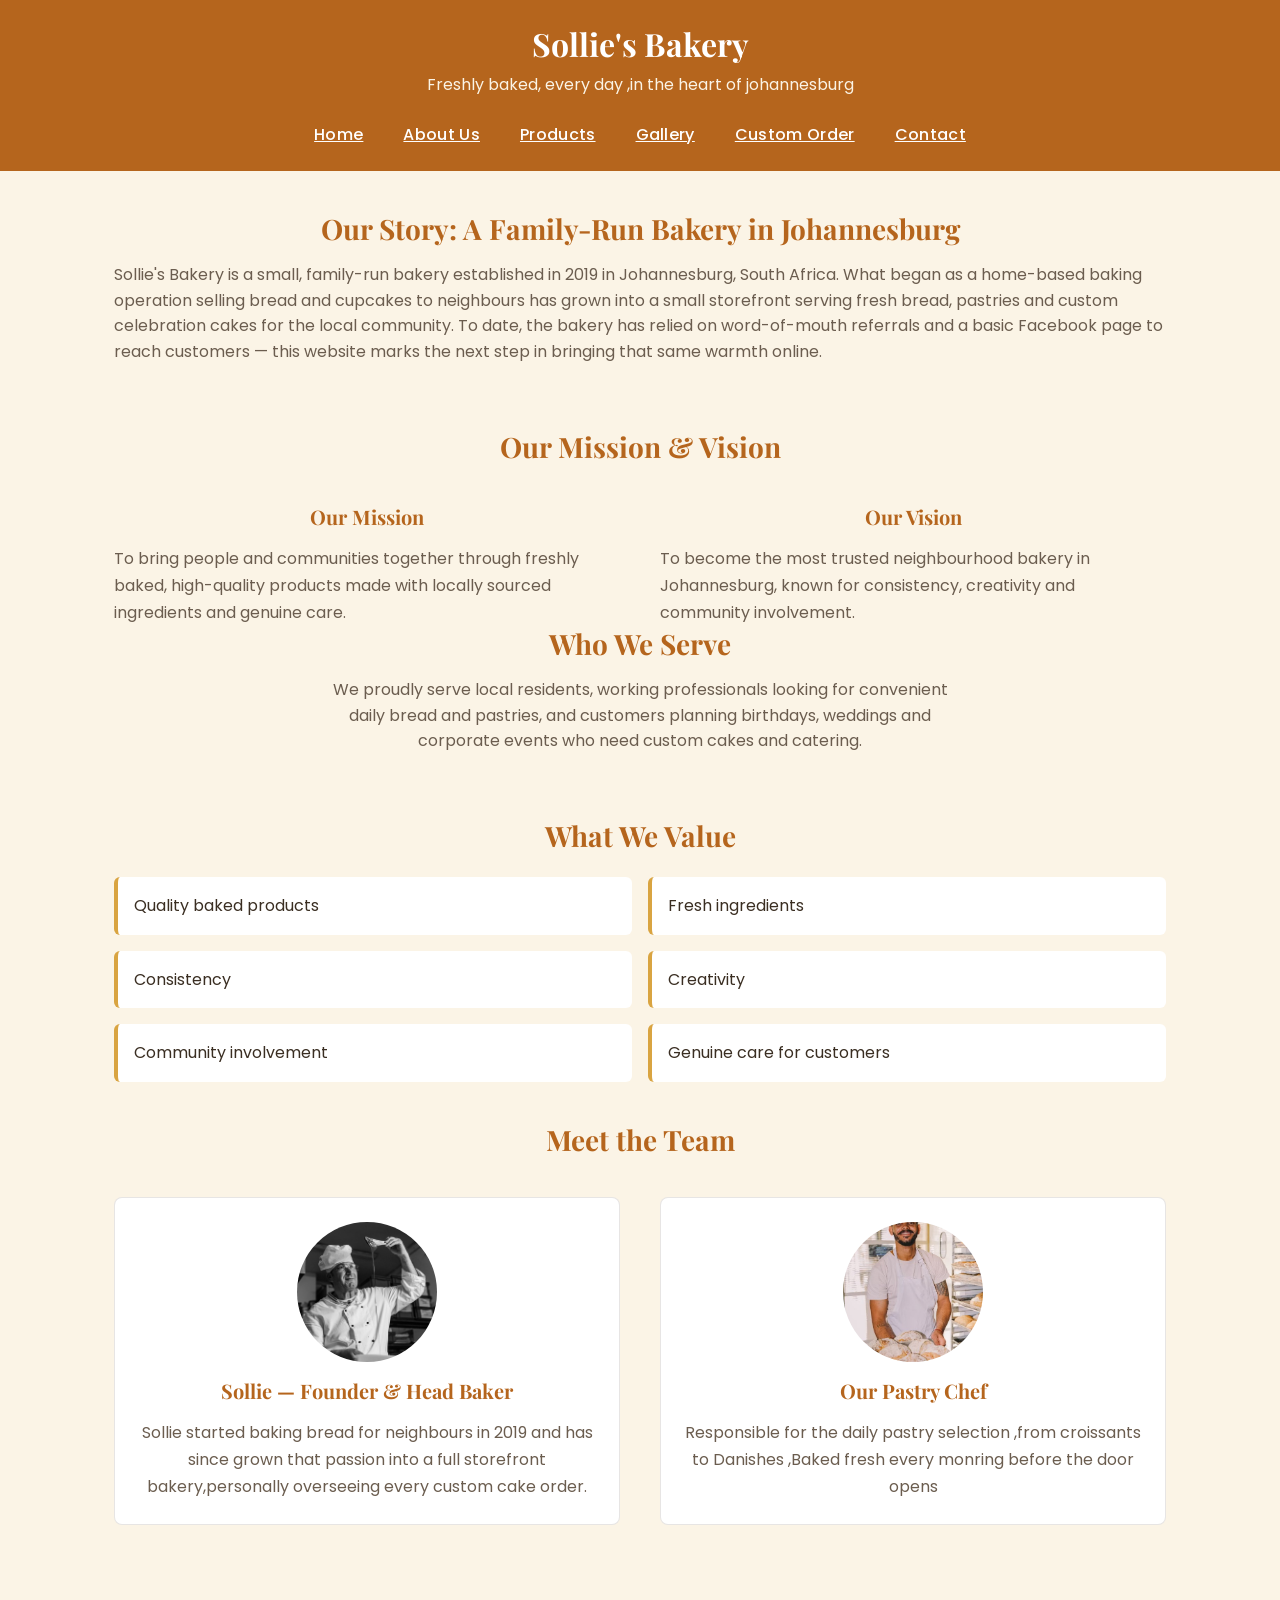
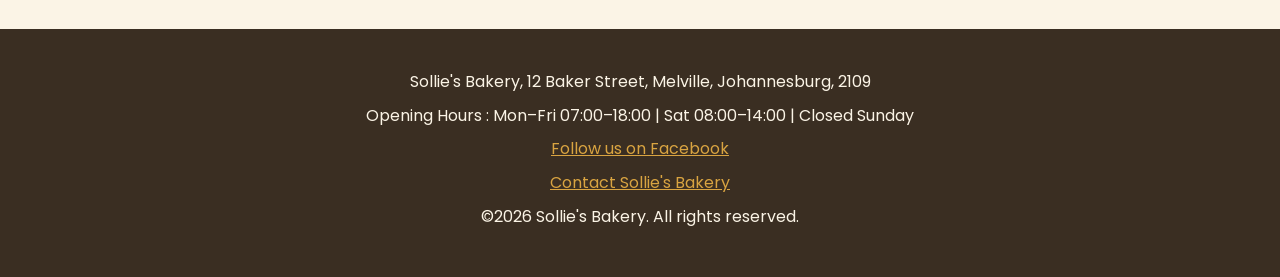
==== commit 45a6be4f: "Fix Part 2 layout issues: mission/vision cards, full-width grid headings on home and about" ====
--- a/about.html
+++ b/about.html
@@ -37,7 +37,7 @@
 </head>
 <body>
     <header>
-        <h1>Sollie's Bakery</h1>
+        <p class="site-name">Sollie's Bakery</p>
         <p>Freshly baked, every day ,in the heart of johannesburg</p>
         <nav>
             <ul>
@@ -53,22 +53,27 @@
     <!-- Bakery history-->
     <main>
         <section id="history">
-            <h2>Our Story: A Family-Run Bakery in Johannesburg</h2>
+            <h1>Our Story: A Family-Run Bakery in Johannesburg</h1>
             <p>Sollie's Bakery is a small, family-run bakery established in 2019 in Johannesburg, South Africa. What began as a home-based baking operation selling bread and cupcakes to neighbours has grown into a small storefront serving fresh bread, pastries and custom celebration cakes for the local community. To date, the bakery has relied on word-of-mouth referrals and a basic Facebook page to reach customers &mdash; this website marks the next step in bringing that same warmth online.</p>
             </section>
 
         <!-- Mission and vision statements-->
         <section id="mission-vision">
-            <h2>Our Mission</h2>
-            <p>To bring people and communities together though freshly baked,high-quality products made with locally sourced ingredientsand genuine care</p>
-            <h2>Our Vision</h2>
-            <p>To become the most trusted neighbourhood bakery in johannesburg, known for consistency,creativity and community involvement</p>
-        </section>
-        <!-- Target audience, useful context for the visitor -->
-        <section id="Who-we-serve">
-            <h2>Who we Serve</h2>
-            <p>We proudly serve local residents,working professionals looking for convenient daily bread and pastries,Customers planning birthdays,weddings and corporate events who need custom cakes and catering</p>
-        </section>
+    <h2>Our Mission &amp; Vision</h2>
+    <article>
+        <h3>Our Mission</h3>
+        <p>To bring people and communities together through freshly baked, high-quality products made with locally sourced ingredients and genuine care.</p>
+    </article>
+    <article>
+        <h3>Our Vision</h3>
+        <p>To become the most trusted neighbourhood bakery in Johannesburg, known for consistency, creativity and community involvement.</p>
+    </article>
+</section>
+    <!-- Target audience, useful context for the visitor -->
+    <section id="who-we-serve">
+    <h2>Who We Serve</h2>
+    <p>We proudly serve local residents, working professionals looking for convenient daily bread and pastries, and customers planning birthdays, weddings and corporate events who need custom cakes and catering.</p>
+</section>
         <!-- Core values,supporting the mission.vision above -->
         <section id="what-we-value">
             <h2>What We Value</h2>
--- a/css/style.css
+++ b/css/style.css
@@ -814,4 +814,80 @@
         width: 100%;
     }
 }
-
+/* =========================================================
+   Part 3: Heading hierarchy (SEO)
+   The header's site name is now a <p>, and each page has one <h1>.
+   These rules keep the visual design identical to Part 2.
+   ========================================================= */
+
+/* Site name in the header: styled like the old header h1 */
+header .site-name {
+    font-family: var(--font-heading);
+    font-weight: 700;
+    font-size: 2rem;
+    color: var(--white);
+    line-height: 1.25;
+    margin-bottom: var(--space-xs);
+}
+
+/* Page-level h1 looks like the old h2 */
+main h1 {
+    font-size: 1.75rem;
+    text-align: center;
+}
+
+#hero h1 {
+    font-size: 2rem;
+}
+
+#gallery h1 {
+    grid-column: 1 / -1;
+    margin-bottom: var(--space-sm);
+}
+
+/* Products page: category headings are now h2, product names are h3 */
+#bread h2,
+#pastries h2,
+#cakes h2 {
+    display: inline-block;
+    font-size: 1.25rem;
+    text-align: left;
+    border-bottom: 3px solid var(--mustard);
+    padding-bottom: 0.25rem;
+    margin-bottom: var(--space-sm);
+}
+
+#bread .product h3,
+#pastries .product h3,
+#cakes .product h3 {
+    font-size: 1.1rem;
+}
+
+@media (max-width: 900px) {
+    main h1 { font-size: 1.5rem; }
+}
+
+@media (max-width: 600px) {
+    header .site-name { font-size: 1.5rem; }
+    main h1 { font-size: 1.3rem; }
+}
+/* =========================================================
+   Part 3: Layout fixes from Part 2 review
+   ========================================================= */
+
+/* Section headings inside card grids span the full row,
+   instead of taking up one card-sized column */
+#featured-products > h2,
+#testimonials > h2,
+#mission-vision > h2 {
+    grid-column: 1 / -1;
+    margin-bottom: 0;
+}
+
+/* About page: centre the "Who We Serve" text like the home page intro */
+#who-we-serve {
+    text-align: center;
+    max-width: 65ch;
+    margin-left: auto;
+    margin-right: auto;
+}
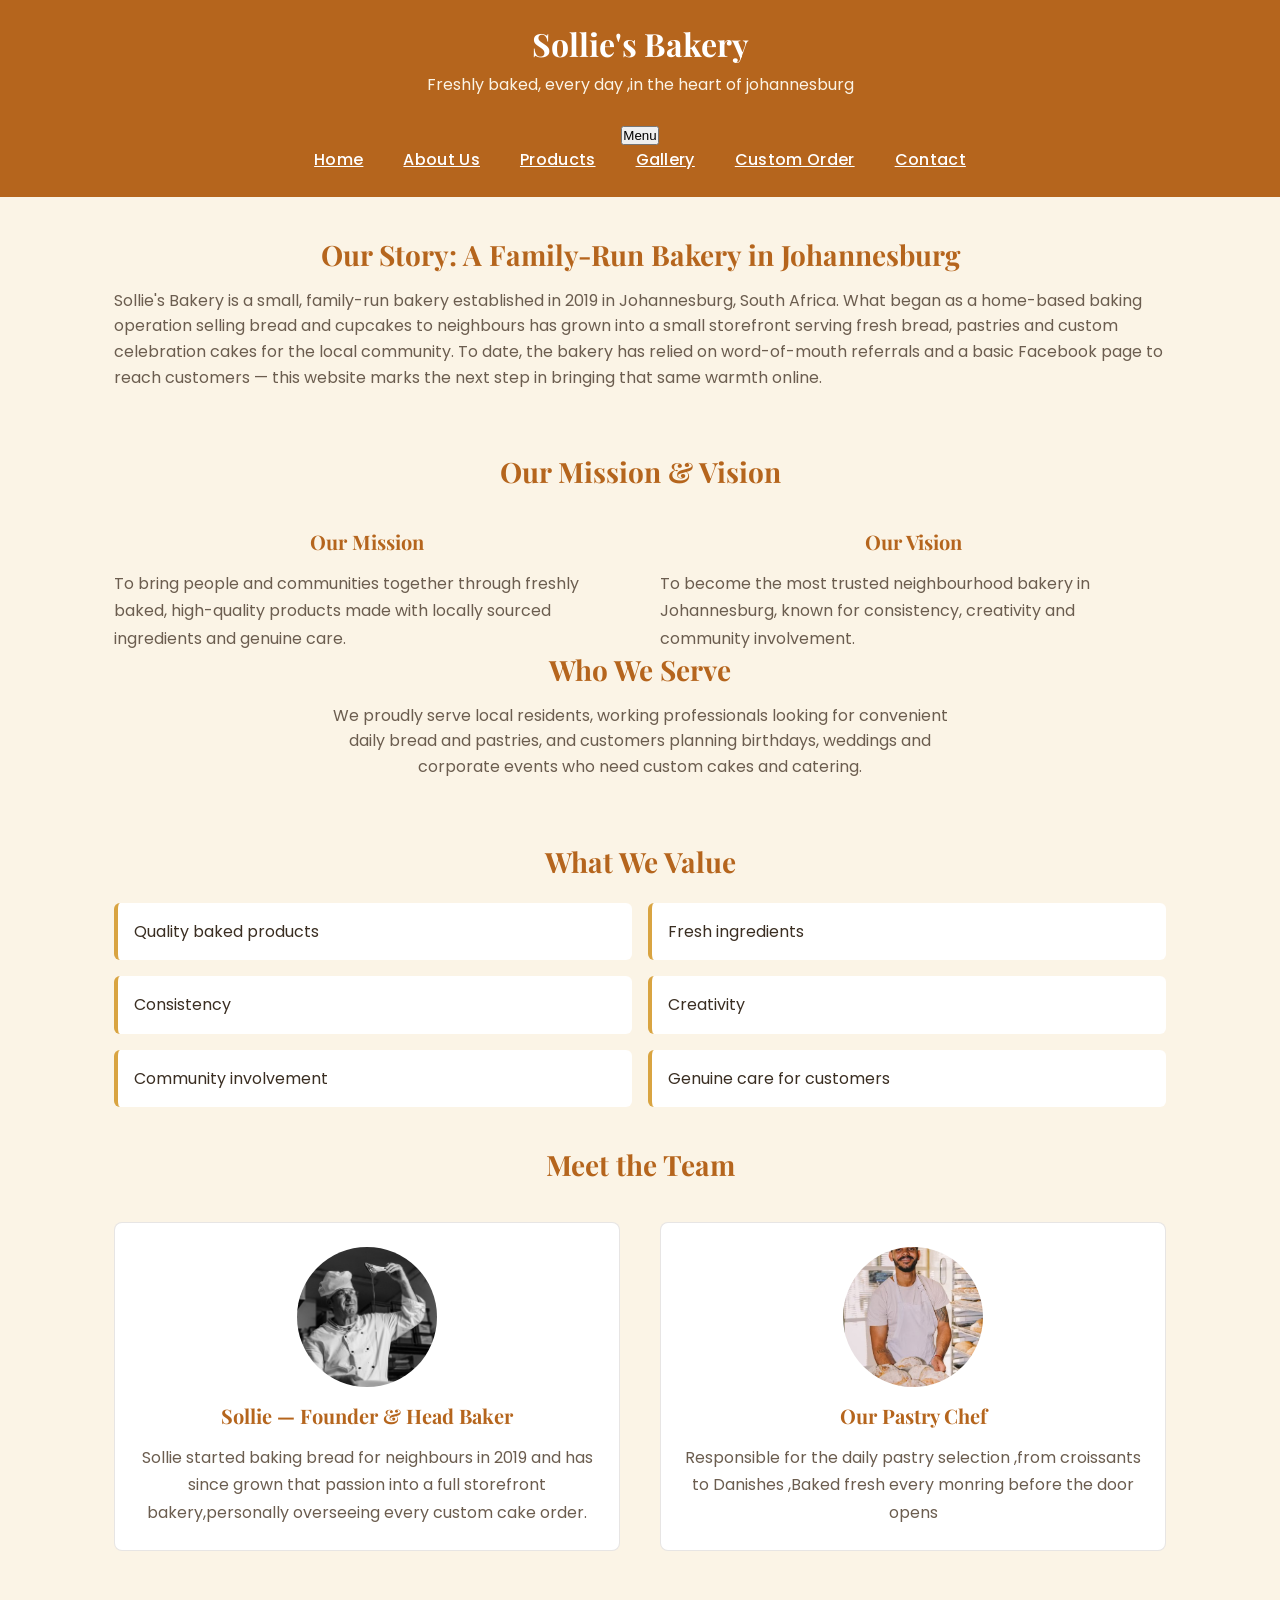
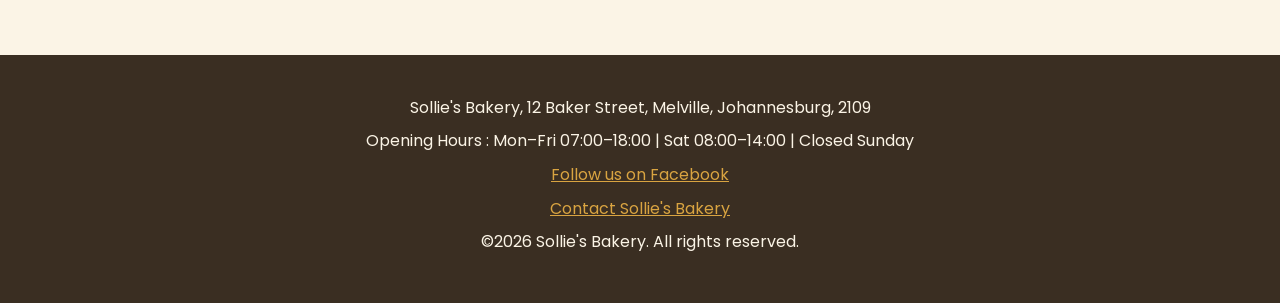
==== commit b87e3dac: "Link js/main.js on all pages" ====
--- a/about.html
+++ b/about.html
@@ -34,6 +34,7 @@
     
     <!-- Part 2 External Stylesheet Link -->
     <link rel="stylesheet" href="css/style.css">
+    <script src="js/main.js" defer></script>
 </head>
 <body>
     <header>
